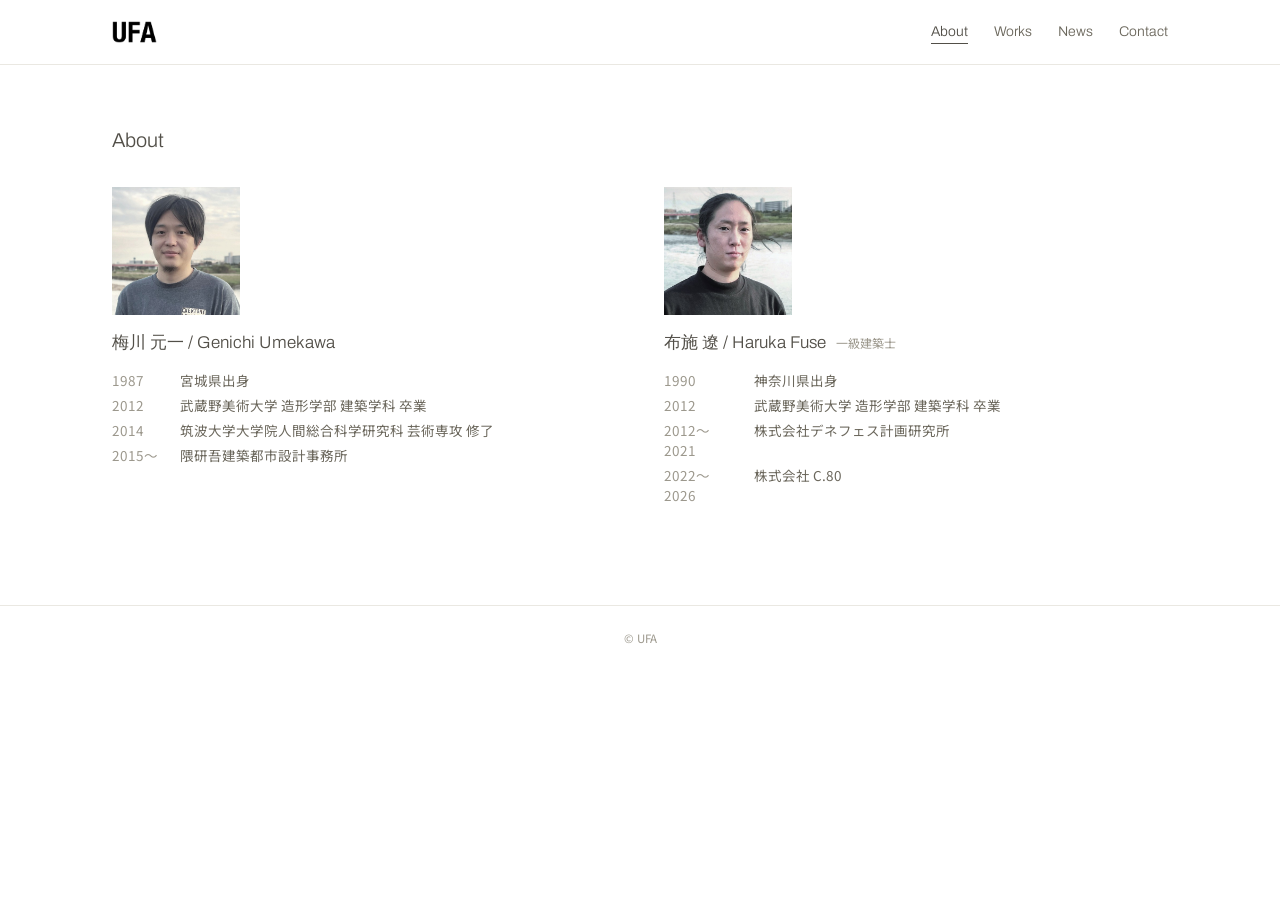
==== about.html @ 090729be "Initial publish of UFA website" ====
<!doctype html>
<html lang="ja">
<head>
<meta charset="utf-8">
<meta name="viewport" content="width=device-width, initial-scale=1">
<title>UFA — About</title>
<meta name="description" content="UFA一級建築士事務所について。梅川元一・布施遼のプロフィール。">
<link rel="preconnect" href="https://fonts.googleapis.com">
<link rel="stylesheet" href="https://fonts.googleapis.com/css2?family=Archivo:wght@300;400;500;600;700&family=Noto+Sans+JP:wght@300;400;500;600&display=swap">
<link rel="stylesheet" href="style.css">
</head>
<body>

<div style="width:100%;min-height:100vh;display:flex;flex-direction:column;">

  <div class="nav-outer">
    <div class="wrap nav-inner">
      <a href="index.html" style="display:flex;align-items:center;"><img src="assets/logo.png" style="height:22px;width:auto;display:block;" alt="UFA"></a>
      <div class="navlinks">
        <a class="navlink on" href="about.html">About</a>
        <a class="navlink" href="works.html">Works</a>
        <a class="navlink" href="news.html">News</a>
        <a class="navlink" href="contact.html">Contact</a>
      </div>
    </div>
  </div>

  <div class="wrap" style="padding:64px 32px 100px;display:flex;flex-direction:column;gap:36px;">
    <p class="label">About</p>
    <div class="about-grid">

      <div style="display:flex;flex-direction:column;gap:16px;">
        <img src="assets/umekawa.jpg" class="about-photo" alt="梅川元一">
        <p class="about-name">梅川 元一 / Genichi Umekawa</p>
        <div style="display:flex;flex-direction:column;gap:5px;">
          <div class="about-row"><span class="about-year" style="width:52px;">1987</span><span>宮城県出身</span></div>
          <div class="about-row"><span class="about-year" style="width:52px;">2012</span><span>武蔵野美術大学 造形学部 建築学科 卒業</span></div>
          <div class="about-row"><span class="about-year" style="width:52px;">2014</span><span>筑波大学大学院人間総合科学研究科 芸術専攻 修了</span></div>
          <div class="about-row"><span class="about-year" style="width:52px;">2015〜</span><span>隈研吾建築都市設計事務所</span></div>
        </div>
      </div>

      <div style="display:flex;flex-direction:column;gap:16px;">
        <img src="assets/fuse.jpg" class="about-photo" alt="布施遼">
        <div style="display:flex;align-items:baseline;gap:10px;flex-wrap:wrap;">
          <p class="about-name">布施 遼 / Haruka Fuse</p>
          <p class="about-role">一級建築士</p>
        </div>
        <div style="display:flex;flex-direction:column;gap:5px;">
          <div class="about-row"><span class="about-year" style="width:74px;">1990</span><span>神奈川県出身</span></div>
          <div class="about-row"><span class="about-year" style="width:74px;">2012</span><span>武蔵野美術大学 造形学部 建築学科 卒業</span></div>
          <div class="about-row"><span class="about-year" style="width:74px;">2012〜2021</span><span>株式会社デネフェス計画研究所</span></div>
          <div class="about-row"><span class="about-year" style="width:74px;">2022〜2026</span><span>株式会社 C.80</span></div>
        </div>
      </div>

    </div>
  </div>

  <div class="footer-outer">
    <div class="wrap footer-inner">
      <p class="footer-copy">© UFA</p>
    </div>
  </div>

</div>
</body>
</html>
---- style.css ----
:root{ --ground:#FFFFFF; --panel:#FCFCFB; --ink:#524F48; --muted:#9c988d; --sub:#6b675c; --line:#EAE8E2; }
*{box-sizing:border-box;}
html,body{margin:0;}
body{background:var(--ground);color:var(--ink);font-family:'Noto Sans JP','Archivo',-apple-system,sans-serif;-webkit-font-smoothing:antialiased;}
h1,h2,h3,p{margin:0;}
a{color:inherit;text-decoration:none;}
button{font:inherit;}
img{max-width:100%;}

.wrap{max-width:1120px;margin:0 auto;width:100%;box-sizing:border-box;}

.nav-outer{position:sticky;top:0;z-index:40;width:100%;background:rgba(255,255,255,0.94);backdrop-filter:blur(6px);border-bottom:1px solid var(--line);}
.nav-inner{padding:20px 32px;display:flex;align-items:center;justify-content:space-between;}
.navlinks{display:flex;gap:26px;align-items:center;}
.navlink{font-family:'Archivo',sans-serif;font-weight:300;font-size:14px;color:var(--sub);padding:4px 0;border-bottom:1px solid transparent;}
.navlink:hover{color:var(--ink);border-color:var(--ink);}
.navlink.on{color:var(--ink);border-color:var(--ink);}

.label{font-family:'Archivo',sans-serif;font-weight:300;font-size:20px;color:var(--ink);}

.footer-outer{width:100%;border-top:1px solid var(--line);}
.footer-inner{padding:24px 32px;display:flex;align-items:center;justify-content:center;flex-wrap:wrap;gap:10px;}
.footer-copy{font-family:'Noto Sans JP',sans-serif;font-size:11.5px;color:var(--muted);}

/* home feed */
.work-title{font-family:'Archivo',sans-serif;font-weight:300;font-size:14px;letter-spacing:.03em;color:var(--sub);}
.work-card:hover .work-img{opacity:.92;}
.work-img{transition:opacity .2s;}

/* works index */
.g-title{font-family:'Archivo',sans-serif;font-weight:400;font-size:22px;line-height:1.3;color:var(--ink);}
.g-meta{font-family:'Noto Sans JP',sans-serif;font-weight:300;font-size:14px;line-height:1.5;color:var(--muted);margin:0;}
.g-card:hover .g-img{opacity:.85;}
.g-img{transition:opacity .2s;}
.works-list{display:flex;flex-direction:column;}
.works-row{display:flex;align-items:flex-start;justify-content:flex-end;gap:56px;padding:90px 0;}
.works-row:first-child{padding-top:56px;}
.works-row-text{width:260px;flex-shrink:0;display:flex;flex-direction:column;gap:8px;}
.g-thumb{width:300px;flex-shrink:0;aspect-ratio:5/4;overflow:hidden;background:var(--panel);}

/* project detail sticky info bar */
.project-bar{position:sticky;top:64px;z-index:30;width:100%;background:rgba(255,255,255,0.94);backdrop-filter:blur(6px);border-bottom:1px solid var(--line);}
.project-bar-inner{padding:16px 32px;display:flex;flex-direction:column;gap:6px;}
.project-title{font-family:'Archivo',sans-serif;font-weight:300;font-size:23px;color:var(--ink);letter-spacing:.01em;}
.project-meta{font-family:'Noto Sans JP',sans-serif;font-weight:300;font-size:13px;color:var(--muted);}

/* gallery */
.gallery-wrap{position:relative;width:100%;background:var(--panel);}
.gallery-img{width:100%;height:auto;max-height:82vh;object-fit:contain;display:block;margin:0 auto;}
.arrow-btn{position:absolute;top:0;bottom:0;width:64px;border:none;background:none;color:var(--ink);cursor:pointer;display:flex;align-items:center;opacity:.45;transition:opacity .2s;}
.arrow-btn:hover{opacity:1;}
.arrow-btn.left{left:0;justify-content:flex-start;padding-left:14px;}
.arrow-btn.right{right:0;justify-content:flex-end;padding-right:14px;}
.arrow-btn svg{width:20px;height:20px;display:block;}

/* overview text */
.overview-grid{display:grid;grid-template-columns:1fr 1fr;gap:40px;}
.overview-jp{font-family:'Noto Sans JP',sans-serif;font-weight:400;font-size:14.5px;line-height:2;color:var(--sub);}
.overview-en{font-family:'Noto Sans JP',sans-serif;font-weight:300;font-size:13px;line-height:1.9;color:var(--muted);}
.overview-heading{font-family:'Archivo',sans-serif;font-weight:500;font-size:17px;color:var(--ink);margin-bottom:20px;}

/* about */
.about-grid{display:grid;grid-template-columns:1fr 1fr;gap:48px;}
.about-photo{width:128px;height:128px;object-fit:cover;display:block;}
.about-name{font-family:'Archivo',sans-serif;font-weight:300;font-size:17px;color:var(--ink);}
.about-role{font-family:'Noto Sans JP',sans-serif;font-size:12px;color:var(--muted);}
.about-row{display:flex;gap:16px;font-family:'Noto Sans JP',sans-serif;font-size:13.5px;color:var(--sub);}
.about-year{flex-shrink:0;color:var(--muted);}

/* contact */
.field label{font-family:'Archivo',sans-serif;font-weight:600;font-size:11px;letter-spacing:.06em;color:var(--muted);}
.field input,.field textarea{font-family:'Noto Sans JP',sans-serif;font-size:15px;color:var(--ink);border:1px solid var(--line);background:var(--ground);border-radius:2px;padding:12px 14px;width:100%;outline:none;}
.field input:focus,.field textarea:focus{border-color:var(--ink);}
.btn{font-family:'Archivo',sans-serif;font-weight:600;font-size:13px;letter-spacing:.03em;}

@media (max-width:820px){
  .navlinks{gap:14px !important;}
  .navlink{font-size:11.5px !important;}
  .wrap{padding-left:20px !important;padding-right:20px !important;}
  .about-grid{grid-template-columns:1fr !important;}
  .overview-grid{grid-template-columns:1fr !important;}
}
@media (max-width:700px){
  .works-row{flex-direction:column-reverse;gap:16px;padding:48px 0;}
  .g-thumb,.works-row-text{width:100%;}
}
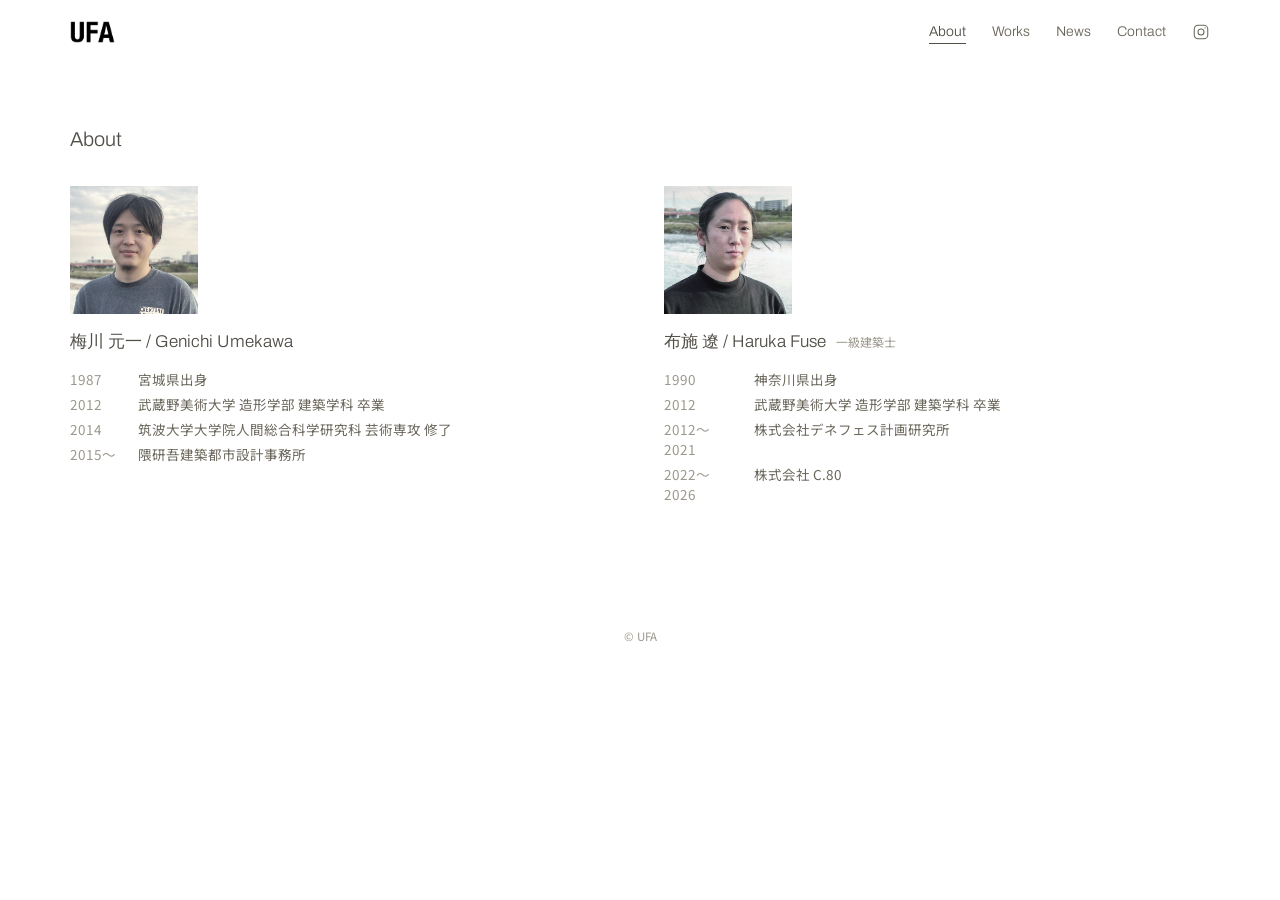
==== commit 15e24d38: "Add Instagram link to site navigation Co-Authored-By: Claude Sonnet 5 <noreply@anthropic.com>" ====
--- a/about.html
+++ b/about.html
@@ -21,6 +21,7 @@
         <a class="navlink" href="works.html">Works</a>
         <a class="navlink" href="news.html">News</a>
         <a class="navlink" href="contact.html">Contact</a>
+        <a class="ig-link" href="https://www.instagram.com/ufa_umekawa_fuse/" target="_blank" rel="noopener" aria-label="Instagram"><svg viewBox="0 0 24 24" fill="none" stroke="currentColor" stroke-width="1.4"><rect x="3" y="3" width="18" height="18" rx="5"/><circle cx="12" cy="12" r="4"/><circle cx="17.5" cy="6.5" r="0.8" fill="currentColor" stroke="none"/></svg></a>
       </div>
     </div>
   </div>
--- a/style.css
+++ b/style.css
@@ -1,24 +1,28 @@
 :root{ --ground:#FFFFFF; --panel:#FCFCFB; --ink:#524F48; --muted:#9c988d; --sub:#6b675c; --line:#EAE8E2; }
 *{box-sizing:border-box;}
-html,body{margin:0;}
+html,body{margin:0;height:100%;}
+html{overflow-y:scroll;}
 body{background:var(--ground);color:var(--ink);font-family:'Noto Sans JP','Archivo',-apple-system,sans-serif;-webkit-font-smoothing:antialiased;}
 h1,h2,h3,p{margin:0;}
 a{color:inherit;text-decoration:none;}
 button{font:inherit;}
 img{max-width:100%;}
 
-.wrap{max-width:1120px;margin:0 auto;width:100%;box-sizing:border-box;}
+.wrap{max-width:min(94vw,1800px);margin:0 auto;width:100%;box-sizing:border-box;}
 
-.nav-outer{position:sticky;top:0;z-index:40;width:100%;background:rgba(255,255,255,0.94);backdrop-filter:blur(6px);border-bottom:1px solid var(--line);}
+.nav-outer{position:sticky;top:0;z-index:40;width:100%;background:rgba(255,255,255,0.94);backdrop-filter:blur(6px);}
 .nav-inner{padding:20px 32px;display:flex;align-items:center;justify-content:space-between;}
 .navlinks{display:flex;gap:26px;align-items:center;}
 .navlink{font-family:'Archivo',sans-serif;font-weight:300;font-size:14px;color:var(--sub);padding:4px 0;border-bottom:1px solid transparent;}
 .navlink:hover{color:var(--ink);border-color:var(--ink);}
 .navlink.on{color:var(--ink);border-color:var(--ink);}
+.ig-link{display:flex;align-items:center;color:var(--sub);}
+.ig-link:hover{color:var(--ink);}
+.ig-link svg{width:18px;height:18px;display:block;}
 
 .label{font-family:'Archivo',sans-serif;font-weight:300;font-size:20px;color:var(--ink);}
 
-.footer-outer{width:100%;border-top:1px solid var(--line);}
+.footer-outer{width:100%;}
 .footer-inner{padding:24px 32px;display:flex;align-items:center;justify-content:center;flex-wrap:wrap;gap:10px;}
 .footer-copy{font-family:'Noto Sans JP',sans-serif;font-size:11.5px;color:var(--muted);}
 
@@ -39,18 +43,19 @@
 .g-thumb{width:300px;flex-shrink:0;aspect-ratio:5/4;overflow:hidden;background:var(--panel);}
 
 /* project detail sticky info bar */
-.project-bar{position:sticky;top:64px;z-index:30;width:100%;background:rgba(255,255,255,0.94);backdrop-filter:blur(6px);border-bottom:1px solid var(--line);}
+.project-bar{position:sticky;top:64px;z-index:30;width:100%;background:rgba(255,255,255,0.94);backdrop-filter:blur(6px);}
 .project-bar-inner{padding:16px 32px;display:flex;flex-direction:column;gap:6px;}
 .project-title{font-family:'Archivo',sans-serif;font-weight:300;font-size:23px;color:var(--ink);letter-spacing:.01em;}
 .project-meta{font-family:'Noto Sans JP',sans-serif;font-weight:300;font-size:13px;color:var(--muted);}
 
 /* gallery */
-.gallery-wrap{position:relative;width:100%;background:var(--panel);}
+.gallery-wrap{width:100%;background:var(--panel);}
 .gallery-img{width:100%;height:auto;max-height:82vh;object-fit:contain;display:block;margin:0 auto;}
-.arrow-btn{position:absolute;top:0;bottom:0;width:64px;border:none;background:none;color:var(--ink);cursor:pointer;display:flex;align-items:center;opacity:.45;transition:opacity .2s;}
+.gallery-nav{height:0;}
+.arrow-btn{position:fixed;top:50%;transform:translateY(-50%);width:44px;height:44px;border:none;background:none;color:var(--ink);cursor:pointer;display:flex;align-items:center;justify-content:center;opacity:.5;transition:opacity .2s;z-index:20;}
 .arrow-btn:hover{opacity:1;}
-.arrow-btn.left{left:0;justify-content:flex-start;padding-left:14px;}
-.arrow-btn.right{right:0;justify-content:flex-end;padding-right:14px;}
+#gallery-prev{left:16px;}
+#gallery-next{right:16px;}
 .arrow-btn svg{width:20px;height:20px;display:block;}
 
 /* overview text */
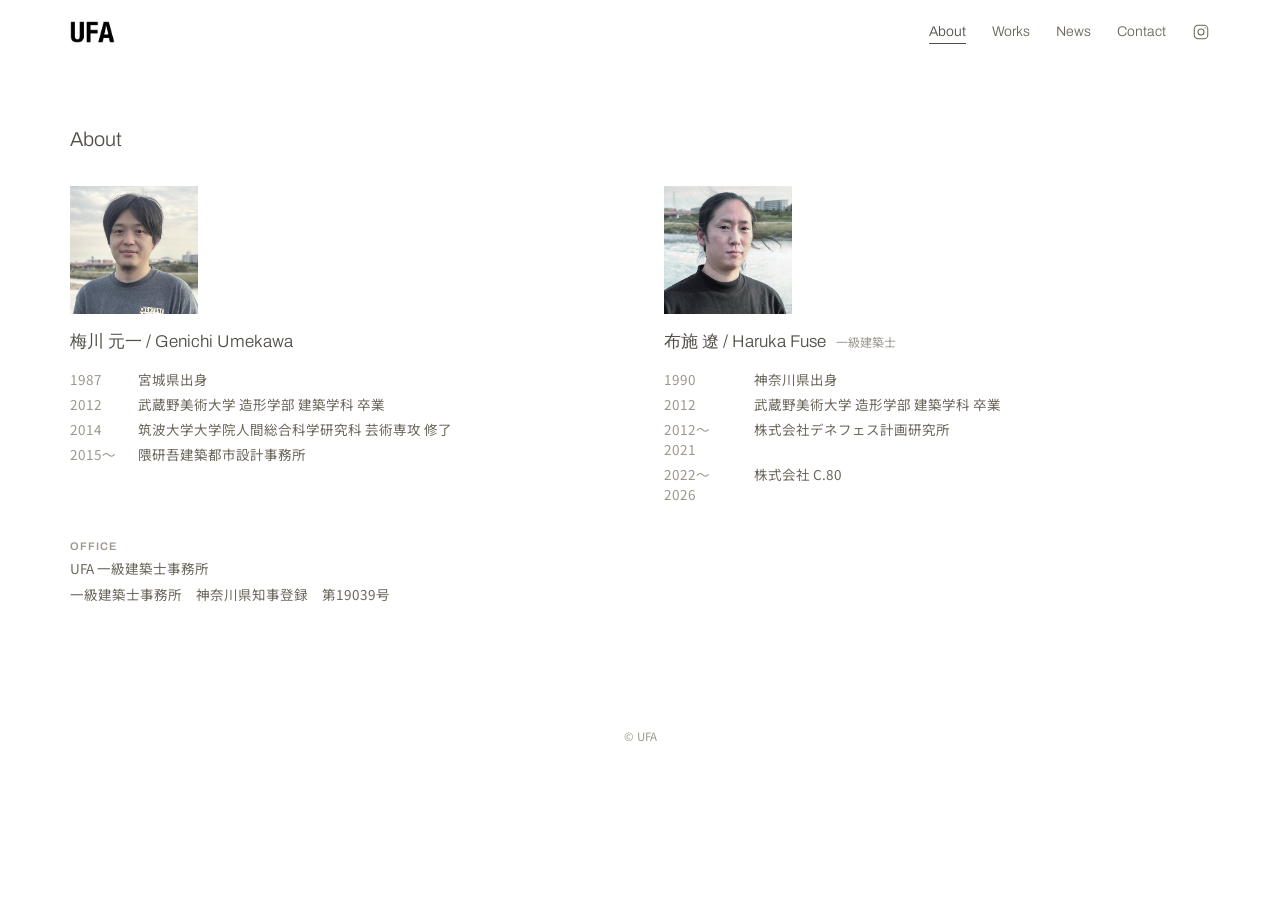
==== commit a953c93a: "Add office registration info to About page Co-Authored-By: Claude Sonnet 5 <noreply@anthropic.com>" ====
--- a/about.html
+++ b/about.html
@@ -56,6 +56,12 @@
       </div>
 
     </div>
+
+    <div style="display:flex;flex-direction:column;gap:6px;">
+      <p style="font-family:'Archivo',sans-serif;font-weight:600;font-size:11px;letter-spacing:.08em;color:var(--muted);text-transform:uppercase;">Office</p>
+      <p style="font-family:'Noto Sans JP',sans-serif;font-size:13.5px;color:var(--sub);">UFA 一級建築士事務所</p>
+      <p style="font-family:'Noto Sans JP',sans-serif;font-size:13.5px;color:var(--sub);">一級建築士事務所　神奈川県知事登録　第19039号</p>
+    </div>
   </div>
 
   <div class="footer-outer">
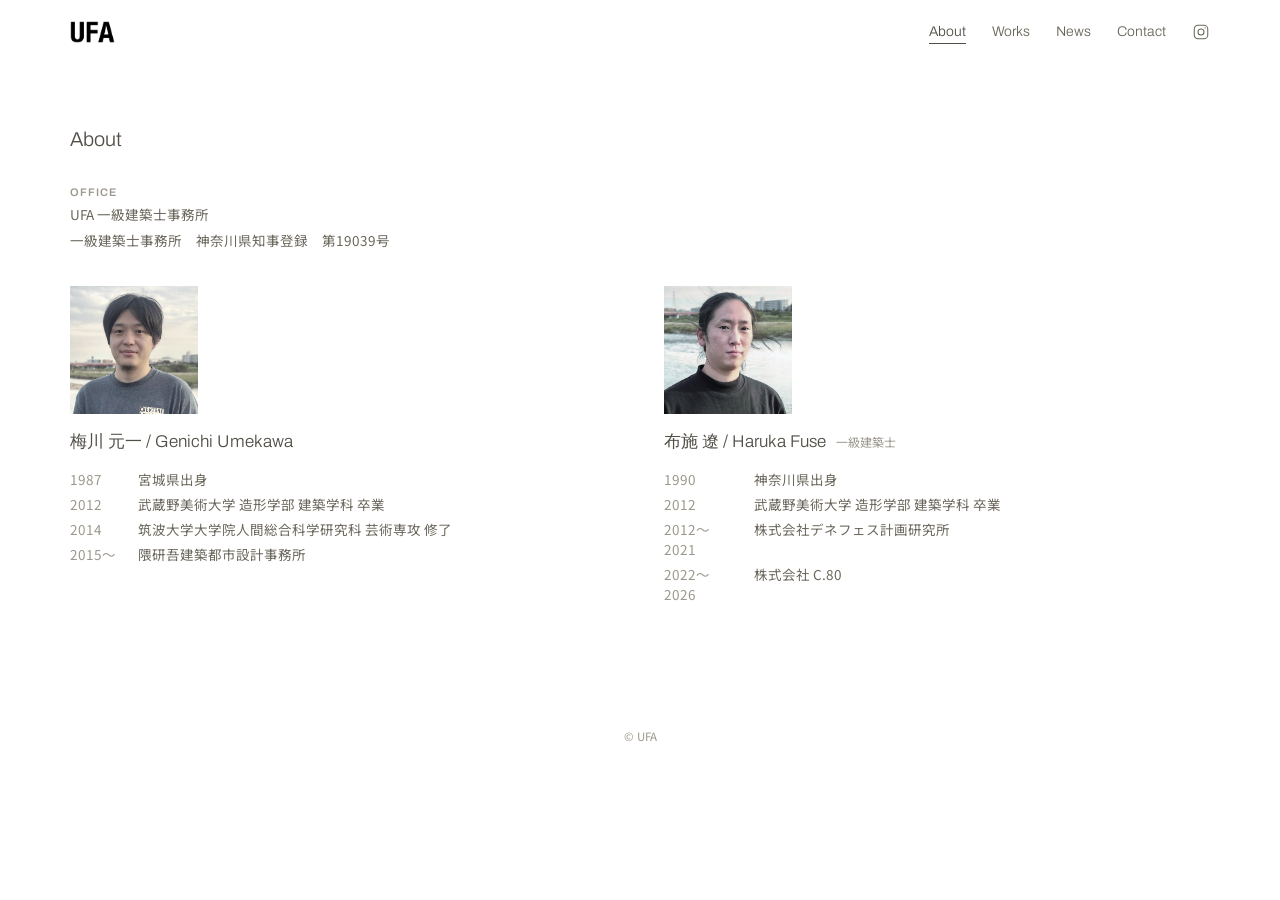
==== commit 207b4250: "Move office info above profiles on About page Co-Authored-By: Claude Sonnet 5 <noreply@anthropic.com" ====
--- a/about.html
+++ b/about.html
@@ -28,6 +28,13 @@
 
   <div class="wrap" style="padding:64px 32px 100px;display:flex;flex-direction:column;gap:36px;">
     <p class="label">About</p>
+
+    <div style="display:flex;flex-direction:column;gap:6px;">
+      <p style="font-family:'Archivo',sans-serif;font-weight:600;font-size:11px;letter-spacing:.08em;color:var(--muted);text-transform:uppercase;">Office</p>
+      <p style="font-family:'Noto Sans JP',sans-serif;font-size:13.5px;color:var(--sub);">UFA 一級建築士事務所</p>
+      <p style="font-family:'Noto Sans JP',sans-serif;font-size:13.5px;color:var(--sub);">一級建築士事務所　神奈川県知事登録　第19039号</p>
+    </div>
+
     <div class="about-grid">
 
       <div style="display:flex;flex-direction:column;gap:16px;">
@@ -56,12 +63,6 @@
       </div>
 
     </div>
-
-    <div style="display:flex;flex-direction:column;gap:6px;">
-      <p style="font-family:'Archivo',sans-serif;font-weight:600;font-size:11px;letter-spacing:.08em;color:var(--muted);text-transform:uppercase;">Office</p>
-      <p style="font-family:'Noto Sans JP',sans-serif;font-size:13.5px;color:var(--sub);">UFA 一級建築士事務所</p>
-      <p style="font-family:'Noto Sans JP',sans-serif;font-size:13.5px;color:var(--sub);">一級建築士事務所　神奈川県知事登録　第19039号</p>
-    </div>
   </div>
 
   <div class="footer-outer">
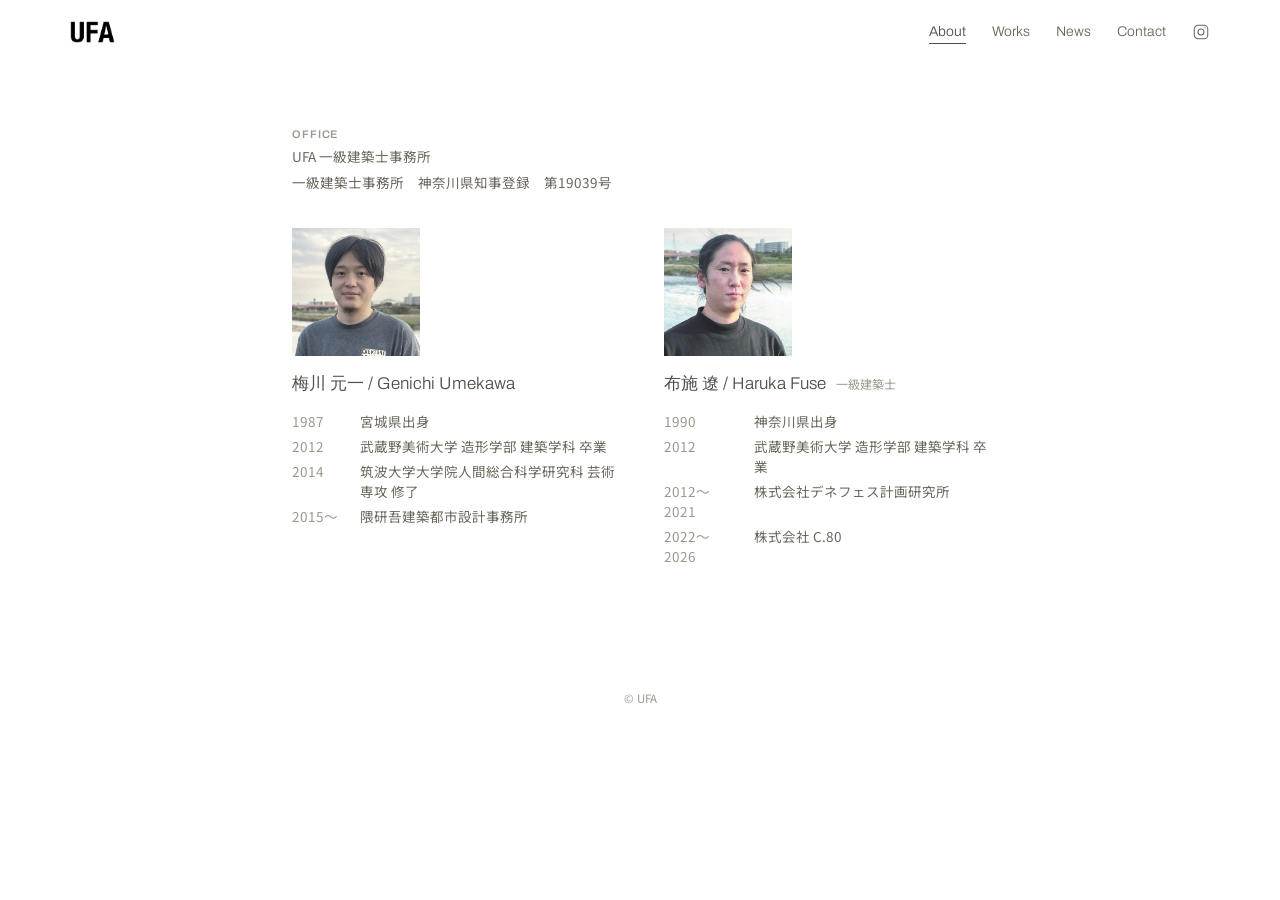
==== commit f5af5d05: "Unify About/News/Contact content width; drop redundant page-name headings About, News, and Contact n" ====
--- a/about.html
+++ b/about.html
@@ -26,8 +26,7 @@
     </div>
   </div>
 
-  <div class="wrap" style="padding:64px 32px 100px;display:flex;flex-direction:column;gap:36px;">
-    <p class="label">About</p>
+  <div class="wrap" style="max-width:min(94vw,760px);padding:64px 32px 100px;display:flex;flex-direction:column;gap:36px;">
 
     <div style="display:flex;flex-direction:column;gap:6px;">
       <p style="font-family:'Archivo',sans-serif;font-weight:600;font-size:11px;letter-spacing:.08em;color:var(--muted);text-transform:uppercase;">Office</p>
--- a/style.css
+++ b/style.css
@@ -32,8 +32,8 @@
 .work-img{transition:opacity .2s;}
 
 /* works index */
-.g-title{font-family:'Archivo',sans-serif;font-weight:400;font-size:22px;line-height:1.3;color:var(--ink);}
-.g-meta{font-family:'Noto Sans JP',sans-serif;font-weight:300;font-size:14px;line-height:1.5;color:var(--muted);margin:0;}
+.g-title{font-family:'Archivo',sans-serif;font-weight:300;font-size:23px;line-height:1.3;color:var(--ink);letter-spacing:.01em;}
+.g-meta{font-family:'Noto Sans JP',sans-serif;font-weight:300;font-size:13px;line-height:1.5;color:var(--muted);margin:0;}
 .g-card:hover .g-img{opacity:.85;}
 .g-img{transition:opacity .2s;}
 .works-list{display:flex;flex-direction:column;}
@@ -60,9 +60,9 @@
 
 /* overview text */
 .overview-grid{display:grid;grid-template-columns:1fr 1fr;gap:40px;}
-.overview-jp{font-family:'Noto Sans JP',sans-serif;font-weight:400;font-size:14.5px;line-height:2;color:var(--sub);}
+.overview-jp{font-family:'Noto Sans JP',sans-serif;font-weight:300;font-size:13px;line-height:2;color:var(--muted);}
 .overview-en{font-family:'Noto Sans JP',sans-serif;font-weight:300;font-size:13px;line-height:1.9;color:var(--muted);}
-.overview-heading{font-family:'Archivo',sans-serif;font-weight:500;font-size:17px;color:var(--ink);margin-bottom:20px;}
+.overview-heading{font-family:'Archivo',sans-serif;font-weight:300;font-size:23px;color:var(--ink);letter-spacing:.01em;margin-bottom:20px;}
 
 /* about */
 .about-grid{display:grid;grid-template-columns:1fr 1fr;gap:48px;}
@@ -84,6 +84,13 @@
   .wrap{padding-left:20px !important;padding-right:20px !important;}
   .about-grid{grid-template-columns:1fr !important;}
   .overview-grid{grid-template-columns:1fr !important;}
+  .g-title{font-size:15px !important;}
+  .g-meta{font-size:11.5px !important;}
+  .project-title{font-size:15px !important;}
+  .project-meta{font-size:11.5px !important;}
+  .overview-heading{font-size:15px !important;}
+  .overview-jp{font-size:11.5px !important;}
+  .overview-en{font-size:11.5px !important;}
 }
 @media (max-width:700px){
   .works-row{flex-direction:column-reverse;gap:16px;padding:48px 0;}
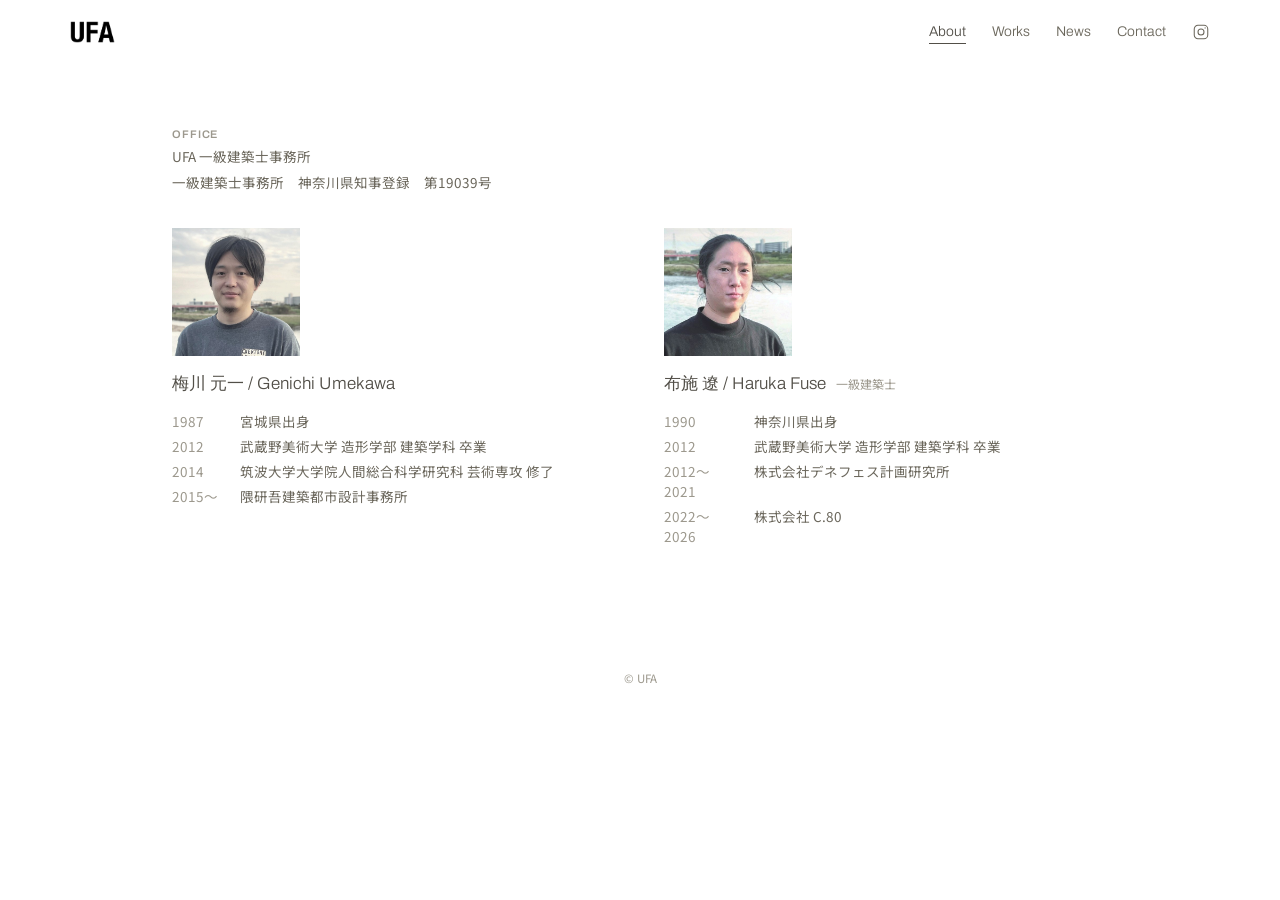
==== commit bbb57369: "Widen About page on desktop; mobile width unchanged Co-Authored-By: Claude Sonnet 5 <noreply@anthrop" ====
--- a/about.html
+++ b/about.html
@@ -26,7 +26,7 @@
     </div>
   </div>
 
-  <div class="wrap" style="max-width:min(94vw,760px);padding:64px 32px 100px;display:flex;flex-direction:column;gap:36px;">
+  <div class="wrap" style="max-width:min(94vw,1000px);padding:64px 32px 100px;display:flex;flex-direction:column;gap:36px;">
 
     <div style="display:flex;flex-direction:column;gap:6px;">
       <p style="font-family:'Archivo',sans-serif;font-weight:600;font-size:11px;letter-spacing:.08em;color:var(--muted);text-transform:uppercase;">Office</p>
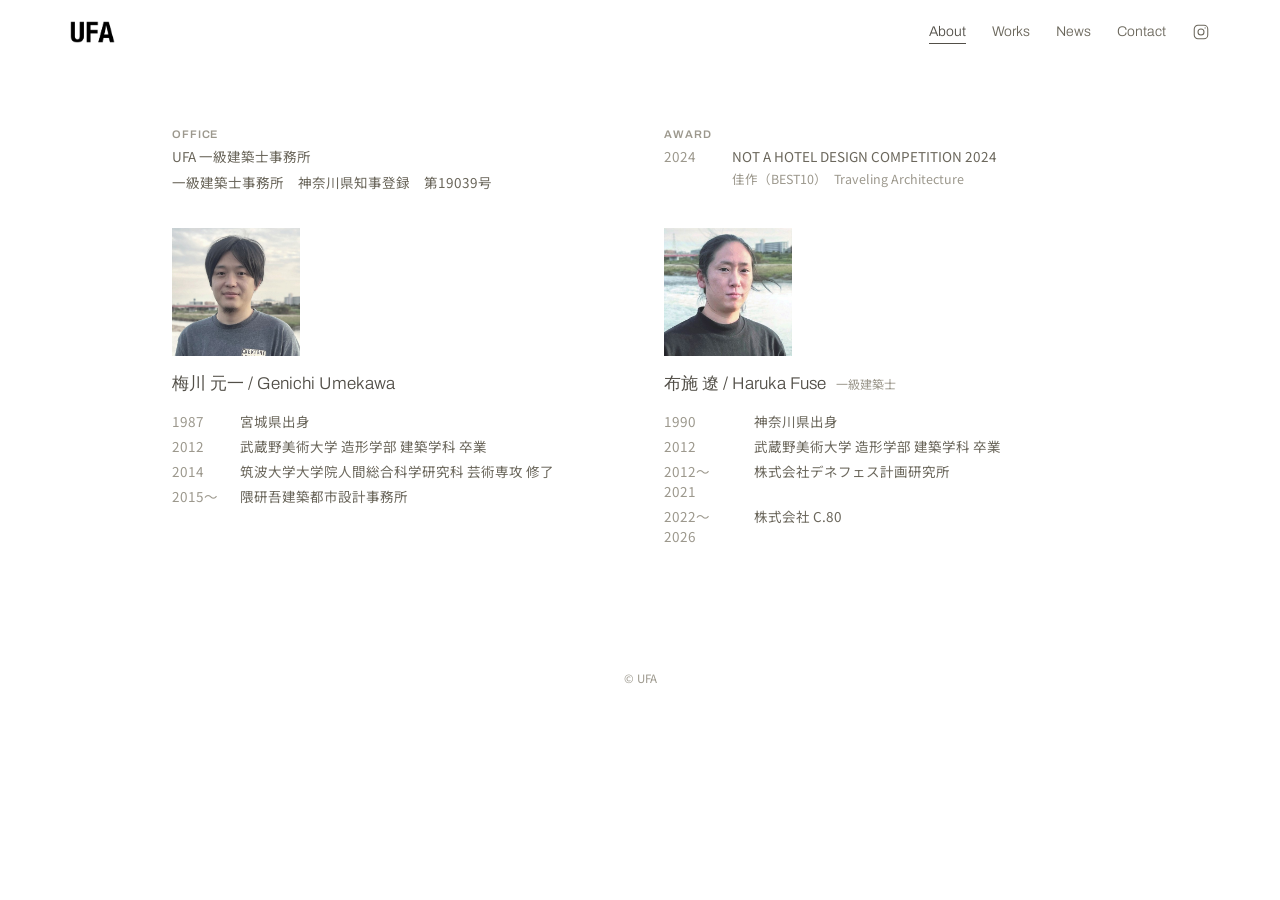
==== commit 7acdcaa7: "Add Award to About; list Works newest-first with unified title/status/place format Competition entri" ====
--- a/about.html
+++ b/about.html
@@ -28,10 +28,25 @@
 
   <div class="wrap" style="max-width:min(94vw,1000px);padding:64px 32px 100px;display:flex;flex-direction:column;gap:36px;">
 
-    <div style="display:flex;flex-direction:column;gap:6px;">
-      <p style="font-family:'Archivo',sans-serif;font-weight:600;font-size:11px;letter-spacing:.08em;color:var(--muted);text-transform:uppercase;">Office</p>
-      <p style="font-family:'Noto Sans JP',sans-serif;font-size:13.5px;color:var(--sub);">UFA 一級建築士事務所</p>
-      <p style="font-family:'Noto Sans JP',sans-serif;font-size:13.5px;color:var(--sub);">一級建築士事務所　神奈川県知事登録　第19039号</p>
+    <div class="about-grid">
+
+      <div style="display:flex;flex-direction:column;gap:6px;">
+        <p class="about-label">Office</p>
+        <p style="font-family:'Noto Sans JP',sans-serif;font-size:13.5px;color:var(--sub);">UFA 一級建築士事務所</p>
+        <p style="font-family:'Noto Sans JP',sans-serif;font-size:13.5px;color:var(--sub);">一級建築士事務所　神奈川県知事登録　第19039号</p>
+      </div>
+
+      <div style="display:flex;flex-direction:column;gap:6px;">
+        <p class="about-label">Award</p>
+        <div class="about-row">
+          <span class="about-year" style="width:52px;">2024</span>
+          <a class="award-item" href="works/not-a-hotel.html">
+            <span>NOT A HOTEL DESIGN COMPETITION 2024</span>
+            <span class="award-sub">佳作（BEST10）　Traveling Architecture</span>
+          </a>
+        </div>
+      </div>
+
     </div>
 
     <div class="about-grid">
--- a/style.css
+++ b/style.css
@@ -71,6 +71,10 @@
 .about-role{font-family:'Noto Sans JP',sans-serif;font-size:12px;color:var(--muted);}
 .about-row{display:flex;gap:16px;font-family:'Noto Sans JP',sans-serif;font-size:13.5px;color:var(--sub);}
 .about-year{flex-shrink:0;color:var(--muted);}
+.about-label{font-family:'Archivo',sans-serif;font-weight:600;font-size:11px;letter-spacing:.08em;color:var(--muted);text-transform:uppercase;}
+.award-item{display:flex;flex-direction:column;gap:3px;color:var(--sub);}
+.award-item:hover{color:var(--ink);}
+.award-sub{color:var(--muted);font-size:12.5px;}
 
 /* contact */
 .field label{font-family:'Archivo',sans-serif;font-weight:600;font-size:11px;letter-spacing:.06em;color:var(--muted);}
